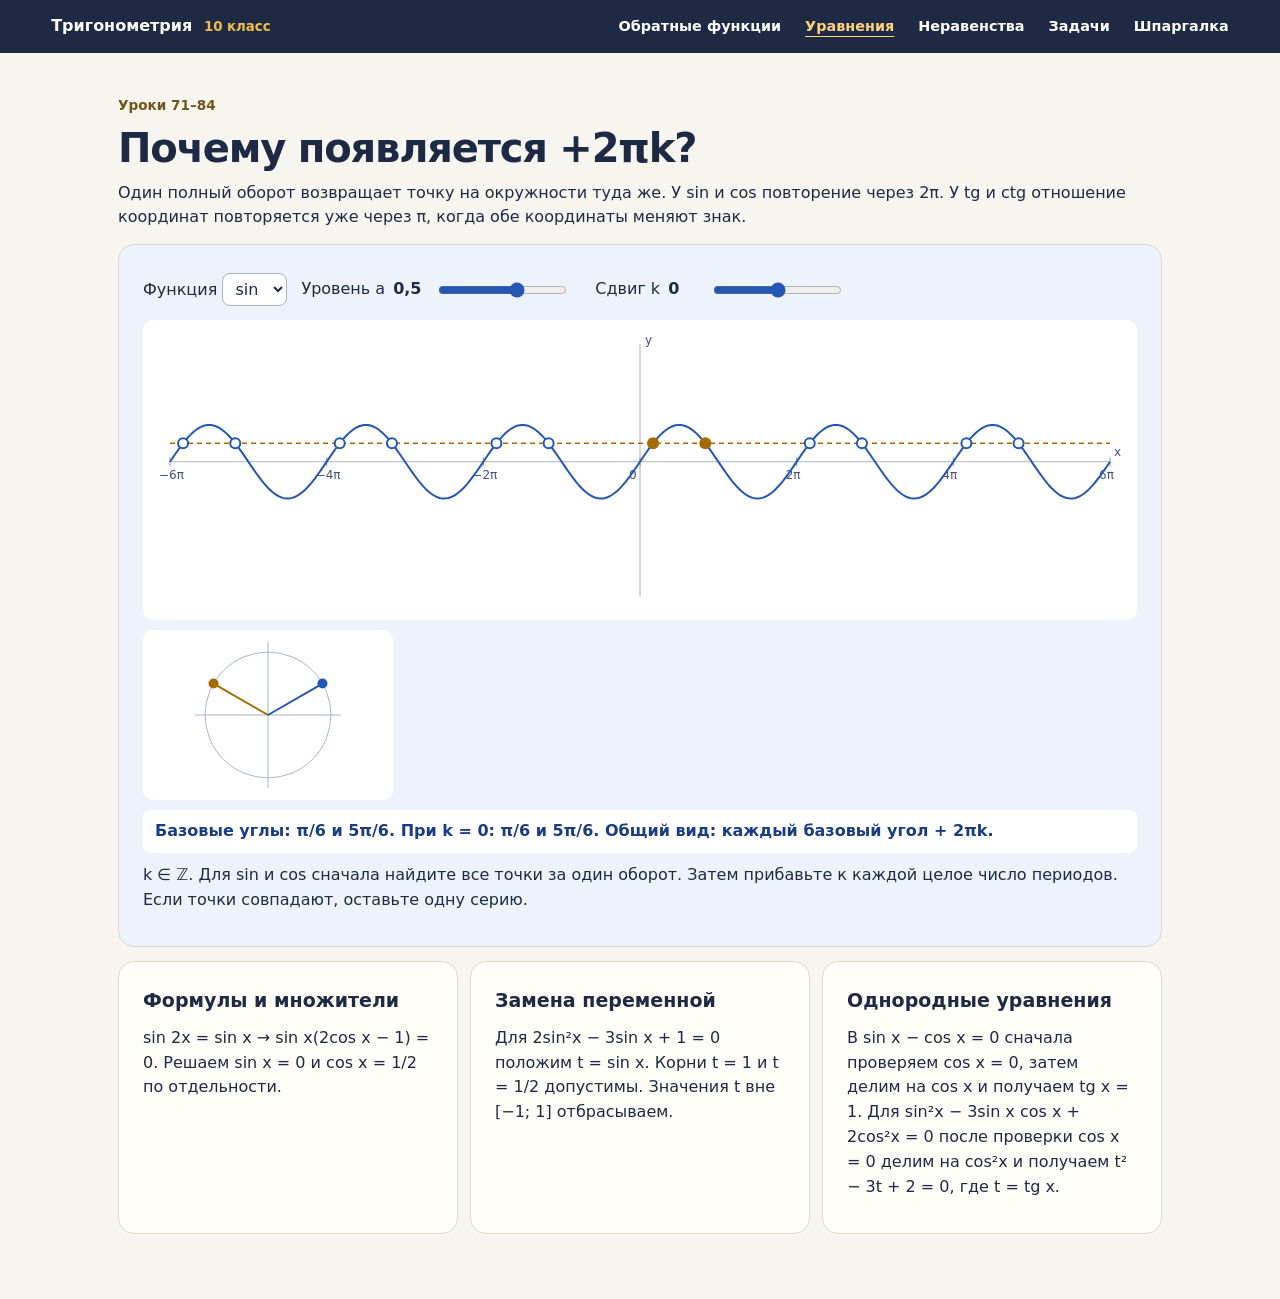
==== equations.html @ 785e7b16 "Separate trigonometry lessons and typeset formula sheet" ====
<!doctype html><html lang="ru"><meta charset="utf-8"><meta name="viewport" content="width=device-width, initial-scale=1"><title>Уравнения · Тригонометрия</title><link rel="stylesheet" href="style.css?v=2"><script defer src="app.js?v=2"></script><header><a href="index.html">Тригонометрия <small>10 класс</small></a><nav aria-label="Разделы"><a href="index.html">Обратные функции</a><a href="equations.html" aria-current="page">Уравнения</a><a href="inequalities.html">Неравенства</a><a href="practice.html">Задачи</a><a href="sheet.html">Шпаргалка</a></nav></header><main><section id="equations"><p class="eyebrow">Уроки 71–84</p><h2>Почему появляется +2πk?</h2><p>Один полный оборот возвращает точку на окружности туда же. У sin и cos повторение через 2π. У tg и ctg отношение координат повторяется уже через π, когда обе координаты меняют знак.</p>
<div class="panel"><div id="eq-controls" class="controls"></div><canvas id="eq-graph" role="img" aria-label="График функции, уровень a и корни при сдвиге на целое число периодов"></canvas><canvas id="unit-circle" role="img" aria-label="Корни на единичной окружности" style="height:170px;max-width:250px"></canvas><p id="eq-result" class="result" aria-live="polite"></p><p>k ∈ ℤ. Для sin и cos сначала найдите все точки за один оборот. Затем прибавьте к каждой целое число периодов. Если точки совпадают, оставьте одну серию.</p></div>
<div class="cards"><article class="card"><h3>Формулы и множители</h3><p>sin 2x = sin x → sin x(2cos x − 1) = 0. Решаем sin x = 0 и cos x = 1/2 по отдельности.</p></article><article class="card"><h3>Замена переменной</h3><p>Для 2sin²x − 3sin x + 1 = 0 положим t = sin x. Корни t = 1 и t = 1/2 допустимы. Значения t вне [−1; 1] отбрасываем.</p></article><article class="card"><h3>Однородные уравнения</h3><p>В sin x − cos x = 0 сначала проверяем cos x = 0, затем делим на cos x и получаем tg x = 1. Для sin²x − 3sin x cos x + 2cos²x = 0 после проверки cos x = 0 делим на cos²x и получаем t² − 3t + 2 = 0, где t = tg x.</p></article></div></section></main></html>
---- style.css ----
:root{--ink:#1e2a44;--paper:#f7f5ef;--card:#fffdf8;--blue:#2456b4;--gold:#986000;--line:#ded9cc}
*{box-sizing:border-box}body{margin:0;background:var(--paper);color:var(--ink);font:16px/1.55 system-ui,sans-serif}header{background:var(--ink);color:white;padding:14px max(4vw,16px);display:flex;align-items:center;justify-content:space-between;gap:12px;flex-wrap:wrap}header a{color:inherit;text-decoration:none;font-weight:700}header a:hover{text-decoration:underline}header small{color:#f4bb4c;margin-left:6px}nav{display:flex;gap:clamp(8px,2vw,24px);flex-wrap:wrap}nav a{font-size:.9rem}main{max-width:1080px;margin:auto;padding:0 18px 65px}section{padding-top:42px}section+section{margin-top:32px;border-top:1px solid var(--line)}h1,h2,h3,p{margin:0 0 10px}h1{font-size:clamp(36px,7vw,68px);line-height:1.03;letter-spacing:-.055em}h2{font-size:clamp(26px,4vw,40px);line-height:1.12;letter-spacing:-.03em}h3{font-size:19px}.eyebrow,.legend{color:#72551c;font-weight:700;font-size:.85rem}.intro{display:grid;grid-template-columns:1fr .85fr;gap:24px;align-items:center}.intro img{width:100%;height:auto;border-radius:18px}.panel,.card,.table-wrap{border:1px solid var(--line);background:var(--card);border-radius:16px;padding:clamp(12px,2.4vw,24px);margin-top:14px}.panel{background:#eef2fb}.cards{display:grid;grid-template-columns:repeat(auto-fit,minmax(min(100%,250px),1fr));gap:12px}.controls{display:flex;gap:14px;flex-wrap:wrap;align-items:center}.slider{display:inline-flex;align-items:center;gap:8px;flex-wrap:wrap;margin:8px 12px 8px 0}output{font-weight:700;min-width:2.2em}input{accent-color:var(--blue);max-width:100%}select,button{font:inherit;background:white;color:var(--ink);border:1px solid #a7b3ca;border-radius:8px;padding:5px 8px}canvas{display:block;width:100%;height:300px;background:white;border-radius:10px;margin:10px 0}.result{color:#193d83;font-weight:750;background:white;padding:9px 12px;border-radius:8px}.table-wrap{overflow:auto}table{width:100%;border-collapse:collapse;text-align:center}td,th{padding:6px 8px;border-bottom:1px solid var(--line);white-space:nowrap}summary{cursor:pointer;font-weight:700;color:var(--blue)}details p{margin:8px 0 0}:focus-visible{outline:3px solid #2d64c9;outline-offset:3px}@media(max-width:580px){.intro{grid-template-columns:1fr}.intro img{max-height:200px;object-fit:cover}canvas{height:240px}}

header nav a[aria-current=page]{color:#ffd27b;text-decoration:underline;text-underline-offset:5px}
.stepper{display:flex;flex-wrap:wrap;gap:8px;margin:12px 0}
.stepper button[aria-pressed=true]{background:var(--ink);color:white;border-color:var(--ink)}
#stage-note{max-width:72ch}
#branch-control{margin-left:10px}
.formula-grid{display:grid;grid-template-columns:repeat(auto-fit,minmax(min(100%,335px),1fr));gap:12px;margin:10px 0 20px}
.formula-card{margin:0;padding:14px;display:grid;gap:10px;align-content:space-between}
.formula-card math{font-size:1.26rem;user-select:text}
.formula-card .equation{overflow:auto;padding:5px 1px}
.formula-card button{justify-self:start;font-size:.84rem;cursor:pointer}
.formula-group{margin:32px 0 8px}
#angles math{font-size:1.1rem}
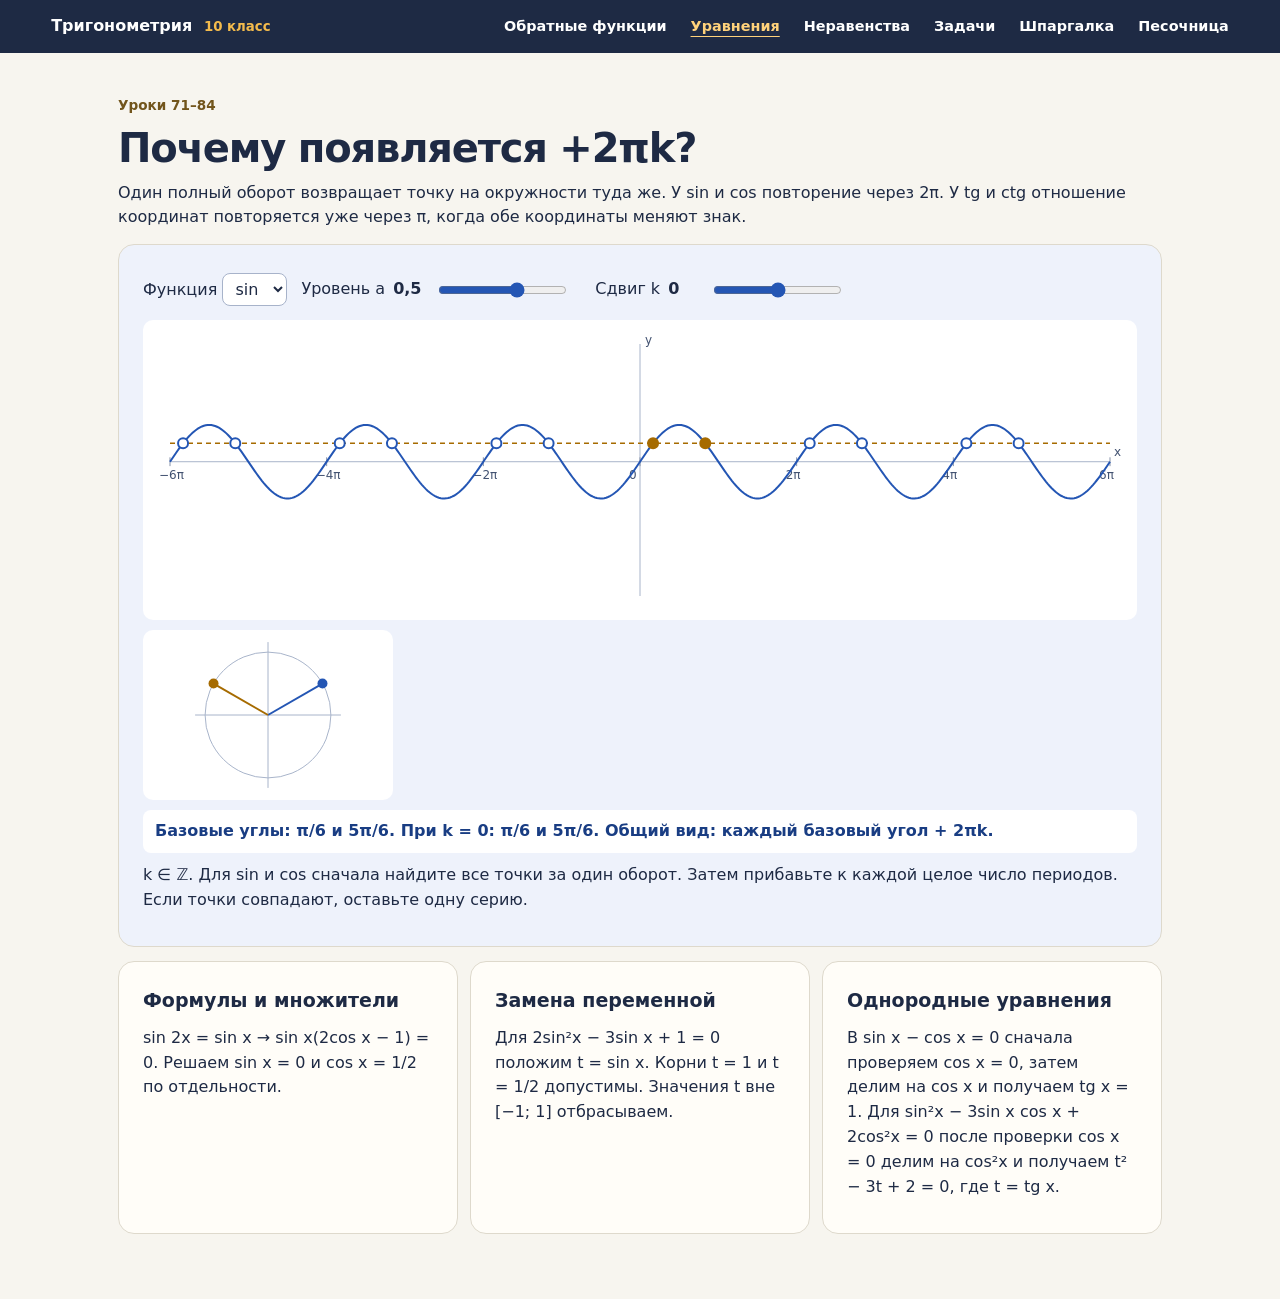
==== commit b9464987: "Improve mobile lessons and add trigonometry sandbox" ====
--- a/equations.html
+++ b/equations.html
@@ -1,3 +1,3 @@
-<!doctype html><html lang="ru"><meta charset="utf-8"><meta name="viewport" content="width=device-width, initial-scale=1"><title>Уравнения · Тригонометрия</title><link rel="stylesheet" href="style.css?v=2"><script defer src="app.js?v=2"></script><header><a href="index.html">Тригонометрия <small>10 класс</small></a><nav aria-label="Разделы"><a href="index.html">Обратные функции</a><a href="equations.html" aria-current="page">Уравнения</a><a href="inequalities.html">Неравенства</a><a href="practice.html">Задачи</a><a href="sheet.html">Шпаргалка</a></nav></header><main><section id="equations"><p class="eyebrow">Уроки 71–84</p><h2>Почему появляется +2πk?</h2><p>Один полный оборот возвращает точку на окружности туда же. У sin и cos повторение через 2π. У tg и ctg отношение координат повторяется уже через π, когда обе координаты меняют знак.</p>
+<!doctype html><html lang="ru"><meta charset="utf-8"><meta name="viewport" content="width=device-width, initial-scale=1"><title>Уравнения · Тригонометрия</title><link rel="stylesheet" href="style.css?v=3"><script defer src="app.js?v=3"></script><header><a href="index.html">Тригонометрия <small>10 класс</small></a><nav aria-label="Разделы"><a href="index.html">Обратные функции</a><a href="equations.html" aria-current="page">Уравнения</a><a href="inequalities.html">Неравенства</a><a href="practice.html">Задачи</a><a href="sheet.html">Шпаргалка</a><a href="sandbox.html">Песочница</a></nav></header><main><section id="equations"><p class="eyebrow">Уроки 71–84</p><h2>Почему появляется +2πk?</h2><p>Один полный оборот возвращает точку на окружности туда же. У sin и cos повторение через 2π. У tg и ctg отношение координат повторяется уже через π, когда обе координаты меняют знак.</p>
 <div class="panel"><div id="eq-controls" class="controls"></div><canvas id="eq-graph" role="img" aria-label="График функции, уровень a и корни при сдвиге на целое число периодов"></canvas><canvas id="unit-circle" role="img" aria-label="Корни на единичной окружности" style="height:170px;max-width:250px"></canvas><p id="eq-result" class="result" aria-live="polite"></p><p>k ∈ ℤ. Для sin и cos сначала найдите все точки за один оборот. Затем прибавьте к каждой целое число периодов. Если точки совпадают, оставьте одну серию.</p></div>
 <div class="cards"><article class="card"><h3>Формулы и множители</h3><p>sin 2x = sin x → sin x(2cos x − 1) = 0. Решаем sin x = 0 и cos x = 1/2 по отдельности.</p></article><article class="card"><h3>Замена переменной</h3><p>Для 2sin²x − 3sin x + 1 = 0 положим t = sin x. Корни t = 1 и t = 1/2 допустимы. Значения t вне [−1; 1] отбрасываем.</p></article><article class="card"><h3>Однородные уравнения</h3><p>В sin x − cos x = 0 сначала проверяем cos x = 0, затем делим на cos x и получаем tg x = 1. Для sin²x − 3sin x cos x + 2cos²x = 0 после проверки cos x = 0 делим на cos²x и получаем t² − 3t + 2 = 0, где t = tg x.</p></article></div></section></main></html>
--- a/style.css
+++ b/style.css
@@ -13,3 +13,29 @@
 .formula-card button{justify-self:start;font-size:.84rem;cursor:pointer}
 .formula-group{margin:32px 0 8px}
 #angles math{font-size:1.1rem}
+.visuals{display:grid;grid-template-columns:minmax(0,2fr) minmax(0,1fr);gap:12px}
+.properties{display:grid;grid-template-columns:repeat(auto-fit,minmax(135px,1fr));gap:8px;margin-bottom:0}
+.properties div{background:#eef2fb;padding:8px 10px;border-radius:8px}
+.properties dt{font-size:.82rem;color:#425271}
+.properties dd{margin:2px 0 0;font-weight:700}
+.equation{background:#f0f3fa;border-radius:8px;padding:10px;overflow:auto;margin:8px 0}
+.equation math{font-size:1.22rem;user-select:text}
+#sandbox-panel label{display:inline-flex;flex-wrap:wrap;align-items:center;gap:7px;margin:5px 8px 5px 0}
+#sandbox-panel input:not([type=range]){font:inherit;padding:8px;width:145px;border:1px solid #a7b3ca;border-radius:8px}
+#sandbox-panel [hidden]{display:none}
+.invalid-sandbox canvas,.invalid-sandbox .result{display:none}
+#unit-circle{height:170px;max-width:250px}
+@media(max-width:650px){
+ header{display:block;padding:10px 12px}header nav{margin-top:8px;flex-wrap:nowrap;overflow:auto;gap:5px;padding-bottom:5px}
+ header nav a{white-space:nowrap;flex:none;padding:9px 8px;background:#2c3d60;border-radius:7px;font-size:.85rem}
+ main{padding:0 12px 35px}section{padding-top:20px}
+ .intro img{display:none}.intro{display:block}h1{font-size:clamp(30px,9vw,43px)}
+ .visuals{grid-template-columns:1fr}.visuals canvas{height:210px}.visuals #inverse-circle{height:195px}
+ .stepper{display:grid;grid-template-columns:1fr;gap:5px}.stepper button{text-align:left;min-height:42px}
+ .slider{display:flex;margin:8px 0}.slider input{width:100%;min-height:28px}
+ .controls{display:block}select,summary{min-height:42px}.formula-grid{grid-template-columns:minmax(0,1fr)}
+}
+@media(max-width:650px){
+ header nav{display:grid;grid-template-columns:repeat(2,minmax(0,1fr));overflow:visible}
+ header nav a{white-space:normal;min-height:42px;display:flex;align-items:center}
+}
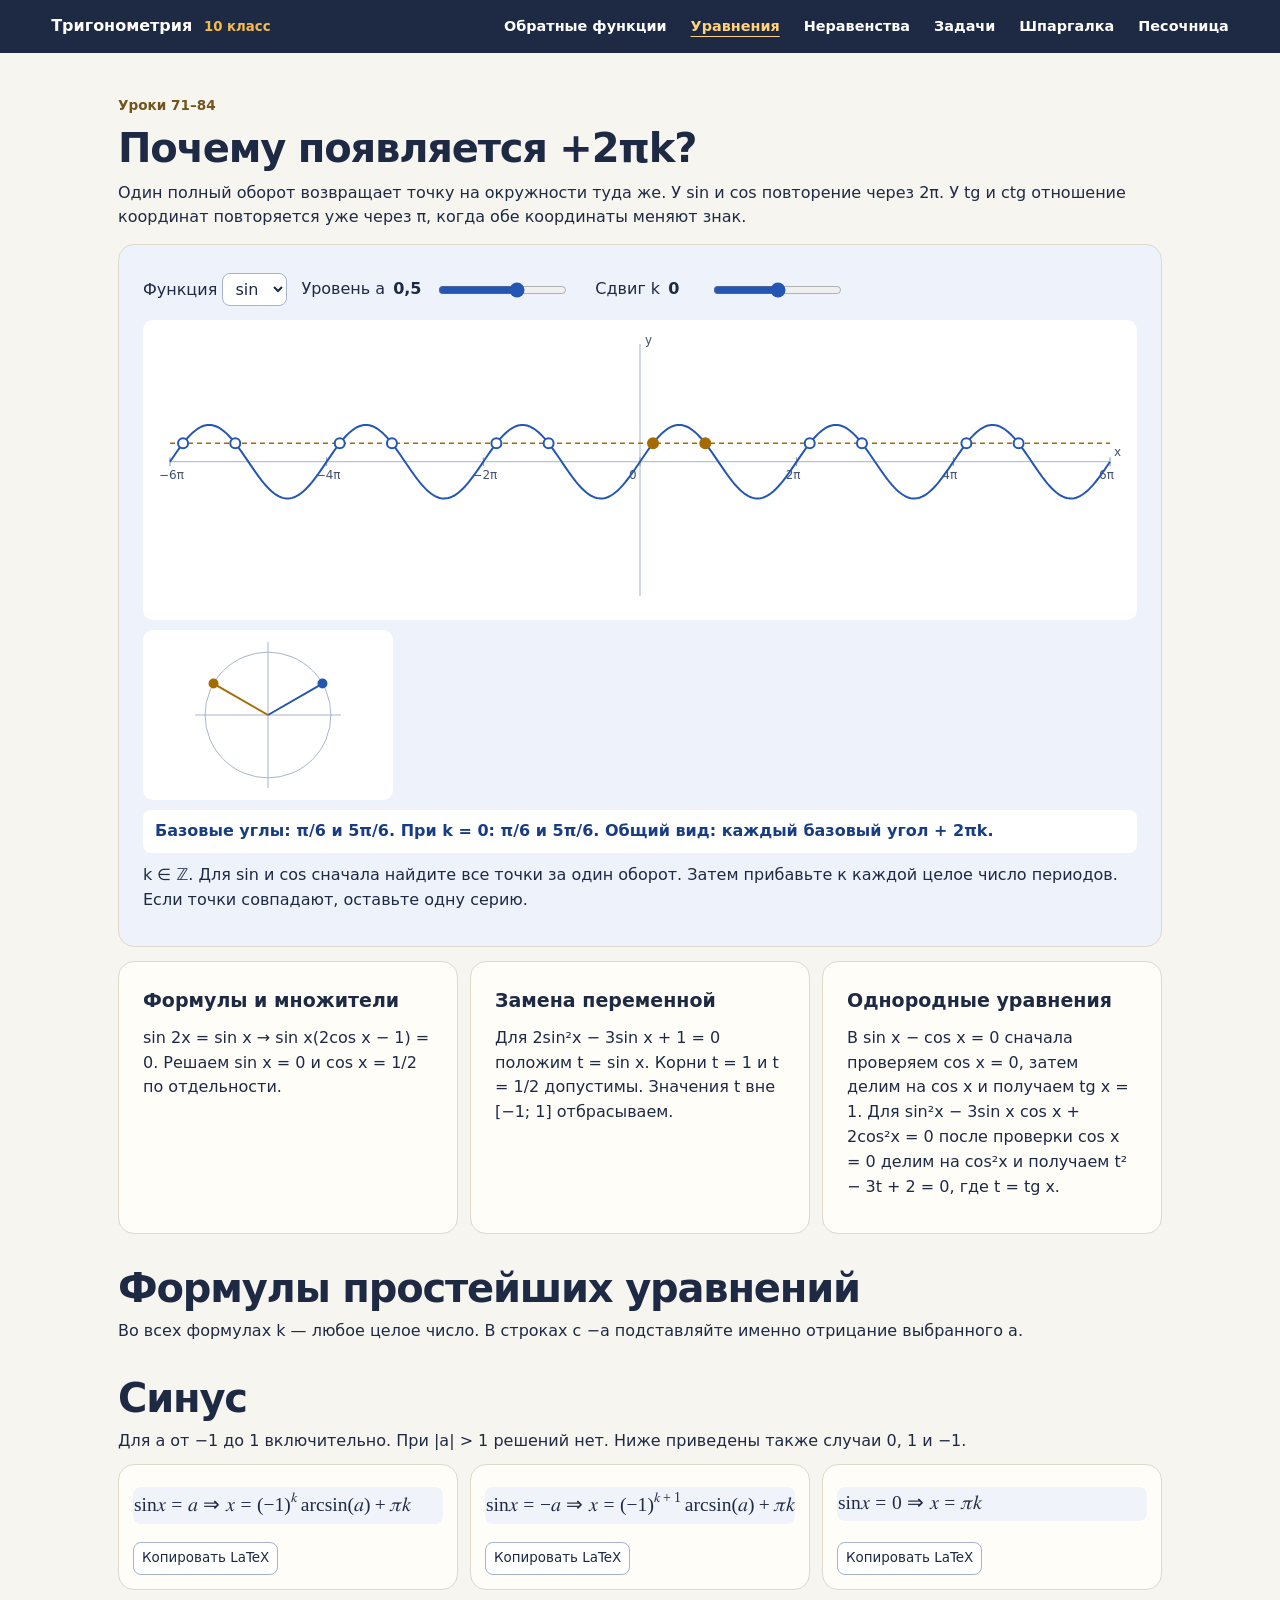
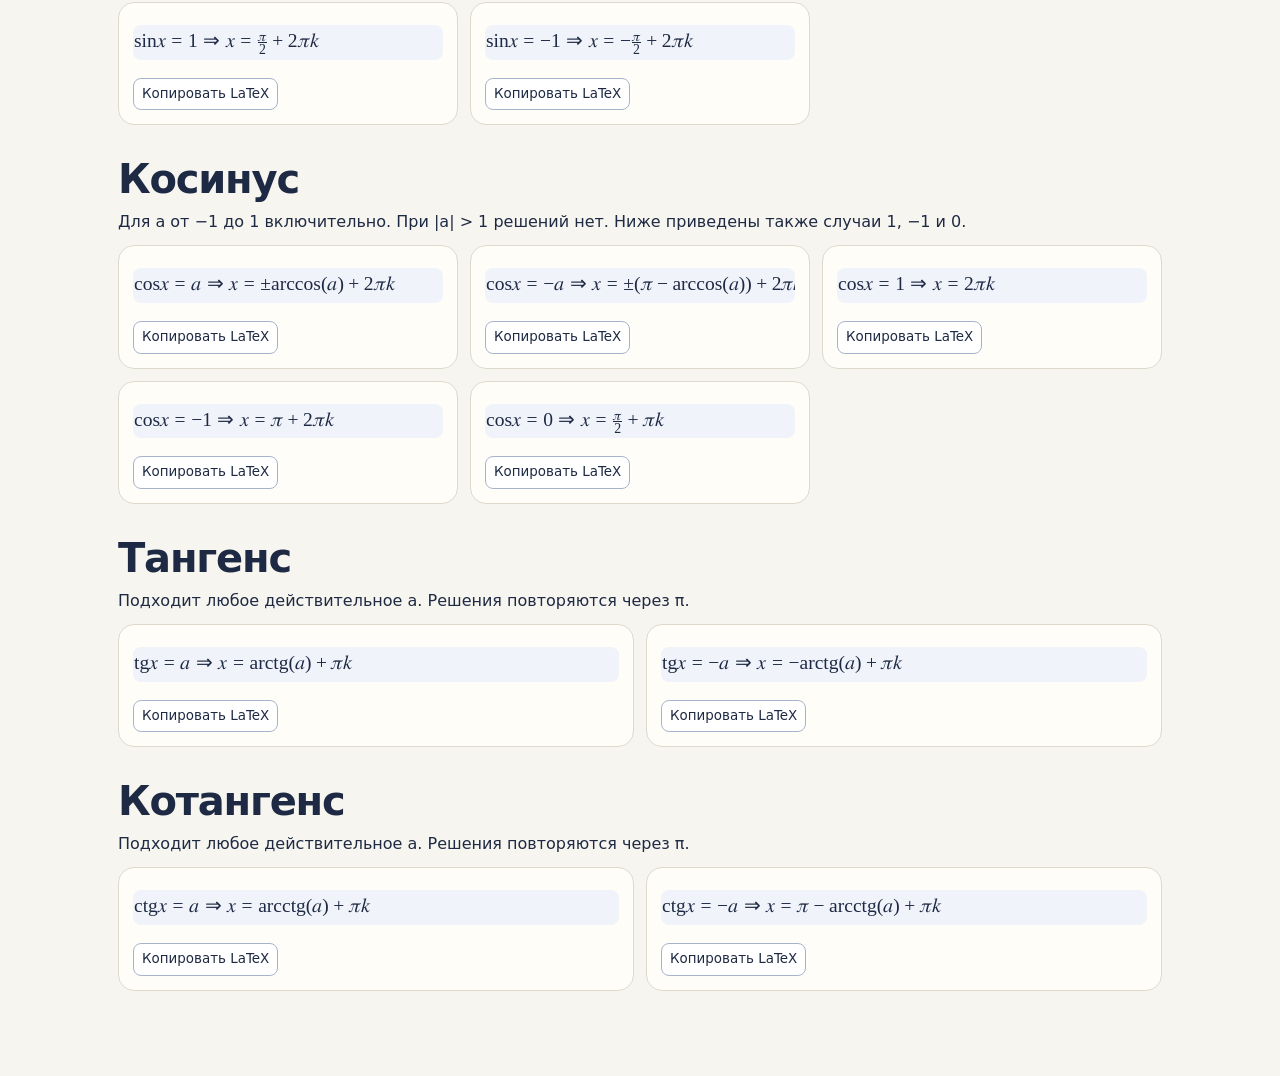
==== commit 1b8057df: "Add inverse trig identities and basic equation formulas in Russian" ====
--- a/equations.html
+++ b/equations.html
@@ -1,3 +1,3 @@
-<!doctype html><html lang="ru"><meta charset="utf-8"><meta name="viewport" content="width=device-width, initial-scale=1"><title>Уравнения · Тригонометрия</title><link rel="stylesheet" href="style.css?v=3"><script defer src="app.js?v=3"></script><header><a href="index.html">Тригонометрия <small>10 класс</small></a><nav aria-label="Разделы"><a href="index.html">Обратные функции</a><a href="equations.html" aria-current="page">Уравнения</a><a href="inequalities.html">Неравенства</a><a href="practice.html">Задачи</a><a href="sheet.html">Шпаргалка</a><a href="sandbox.html">Песочница</a></nav></header><main><section id="equations"><p class="eyebrow">Уроки 71–84</p><h2>Почему появляется +2πk?</h2><p>Один полный оборот возвращает точку на окружности туда же. У sin и cos повторение через 2π. У tg и ctg отношение координат повторяется уже через π, когда обе координаты меняют знак.</p>
+<!doctype html><html lang="ru"><meta charset="utf-8"><meta name="viewport" content="width=device-width, initial-scale=1"><title>Уравнения · Тригонометрия</title><link rel="stylesheet" href="style.css?v=3"><script defer src="app.js?v=3"></script><script defer src="formulas.js?v=4"></script><header><a href="index.html">Тригонометрия <small>10 класс</small></a><nav aria-label="Разделы"><a href="index.html">Обратные функции</a><a href="equations.html" aria-current="page">Уравнения</a><a href="inequalities.html">Неравенства</a><a href="practice.html">Задачи</a><a href="sheet.html">Шпаргалка</a><a href="sandbox.html">Песочница</a></nav></header><main><section id="equations"><p class="eyebrow">Уроки 71–84</p><h2>Почему появляется +2πk?</h2><p>Один полный оборот возвращает точку на окружности туда же. У sin и cos повторение через 2π. У tg и ctg отношение координат повторяется уже через π, когда обе координаты меняют знак.</p>
 <div class="panel"><div id="eq-controls" class="controls"></div><canvas id="eq-graph" role="img" aria-label="График функции, уровень a и корни при сдвиге на целое число периодов"></canvas><canvas id="unit-circle" role="img" aria-label="Корни на единичной окружности" style="height:170px;max-width:250px"></canvas><p id="eq-result" class="result" aria-live="polite"></p><p>k ∈ ℤ. Для sin и cos сначала найдите все точки за один оборот. Затем прибавьте к каждой целое число периодов. Если точки совпадают, оставьте одну серию.</p></div>
-<div class="cards"><article class="card"><h3>Формулы и множители</h3><p>sin 2x = sin x → sin x(2cos x − 1) = 0. Решаем sin x = 0 и cos x = 1/2 по отдельности.</p></article><article class="card"><h3>Замена переменной</h3><p>Для 2sin²x − 3sin x + 1 = 0 положим t = sin x. Корни t = 1 и t = 1/2 допустимы. Значения t вне [−1; 1] отбрасываем.</p></article><article class="card"><h3>Однородные уравнения</h3><p>В sin x − cos x = 0 сначала проверяем cos x = 0, затем делим на cos x и получаем tg x = 1. Для sin²x − 3sin x cos x + 2cos²x = 0 после проверки cos x = 0 делим на cos²x и получаем t² − 3t + 2 = 0, где t = tg x.</p></article></div></section></main></html>
+<div class="cards"><article class="card"><h3>Формулы и множители</h3><p>sin 2x = sin x → sin x(2cos x − 1) = 0. Решаем sin x = 0 и cos x = 1/2 по отдельности.</p></article><article class="card"><h3>Замена переменной</h3><p>Для 2sin²x − 3sin x + 1 = 0 положим t = sin x. Корни t = 1 и t = 1/2 допустимы. Значения t вне [−1; 1] отбрасываем.</p></article><article class="card"><h3>Однородные уравнения</h3><p>В sin x − cos x = 0 сначала проверяем cos x = 0, затем делим на cos x и получаем tg x = 1. Для sin²x − 3sin x cos x + 2cos²x = 0 после проверки cos x = 0 делим на cos²x и получаем t² − 3t + 2 = 0, где t = tg x.</p></article></div><h2 class="formula-group">Формулы простейших уравнений</h2><div id="basic-equations"></div></section></main></html>
